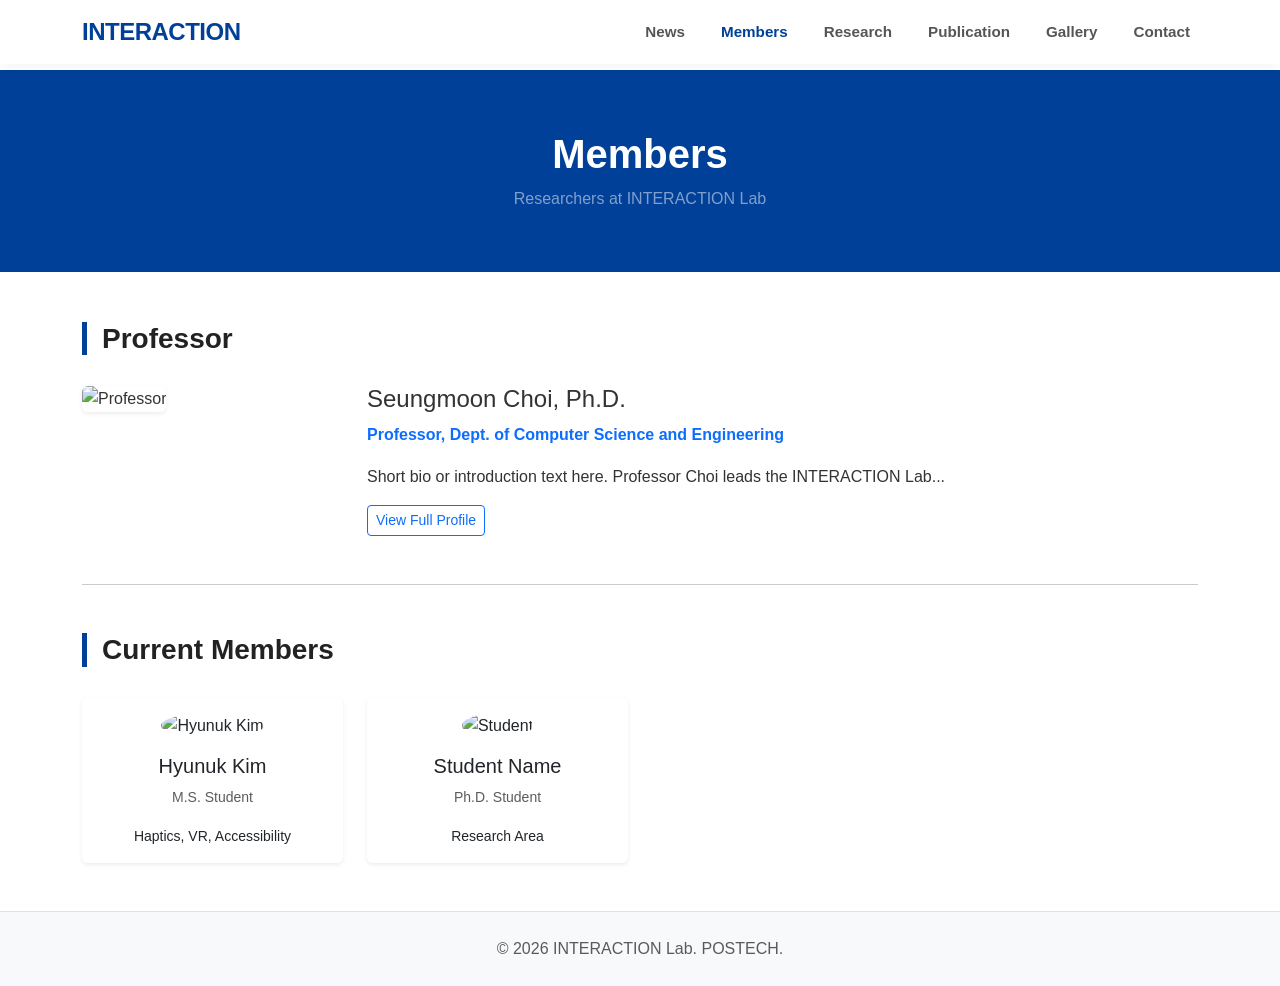
==== members.html @ 68f85160 "Create members.html" ====
<!DOCTYPE html>
<html lang="ko">
<head>
    <meta charset="UTF-8">
    <meta name="viewport" content="width=device-width, initial-scale=1.0">
    <title>Members - INTERACTION Lab</title>
    <link href="https://cdn.jsdelivr.net/npm/bootstrap@5.3.0/dist/css/bootstrap.min.css" rel="stylesheet">
    <link rel="stylesheet" href="style.css">
</head>
<body>

    <nav class="navbar navbar-expand-lg fixed-top">
        <div class="container">
            <a class="navbar-brand" href="index.html">INTERACTION</a>
            <button class="navbar-toggler" type="button" data-bs-toggle="collapse" data-bs-target="#navbarNav">
                <span class="navbar-toggler-icon"></span>
            </button>
            <div class="collapse navbar-collapse justify-content-end" id="navbarNav">
                <ul class="navbar-nav">
                    <li class="nav-item"><a class="nav-link" href="news.html">News</a></li>
                    <li class="nav-item"><a class="nav-link active" href="members.html">Members</a></li>
                    <li class="nav-item"><a class="nav-link" href="research.html">Research</a></li>
                    <li class="nav-item"><a class="nav-link" href="publication.html">Publication</a></li>
                    <li class="nav-item"><a class="nav-link" href="gallery.html">Gallery</a></li>
                    <li class="nav-item"><a class="nav-link" href="contact.html">Contact</a></li>
                </ul>
            </div>
        </div>
    </nav>

    <header class="page-header">
        <div class="container">
            <h1>Members</h1>
            <p class="mb-0 text-white-50">Researchers at INTERACTION Lab</p>
        </div>
    </header>

    <section class="container pb-5">
        
        <h3 class="section-title">Professor</h3>
        <div class="row mb-5">
            <div class="col-md-3">
                <img src="https://placehold.co/300x350?text=Professor" class="img-fluid rounded shadow-sm" alt="Professor">
            </div>
            <div class="col-md-9">
                <h4>Seungmoon Choi, Ph.D.</h4>
                <p class="text-primary fw-bold">Professor, Dept. of Computer Science and Engineering</p>
                <p>
                    Short bio or introduction text here. Professor Choi leads the INTERACTION Lab...
                </p>
                <a href="#" class="btn btn-outline-primary btn-sm">View Full Profile</a>
            </div>
        </div>

        <hr class="my-5">

        <h3 class="section-title">Current Members</h3>
        <div class="row g-4">
            <div class="col-lg-3 col-md-6">
                <div class="card h-100 border-0 shadow-sm text-center p-3">
                    <img src="https://placehold.co/150x150?text=HK" class="rounded-circle mx-auto d-block mb-3" alt="Hyunuk Kim">
                    <div class="card-body p-0">
                        <h5 class="card-title">Hyunuk Kim</h5>
                        <p class="card-text text-muted small">M.S. Student</p>
                        <p class="card-text small">Haptics, VR, Accessibility</p>
                    </div>
                </div>
            </div>
            <div class="col-lg-3 col-md-6">
                <div class="card h-100 border-0 shadow-sm text-center p-3">
                    <img src="https://placehold.co/150x150?text=Student" class="rounded-circle mx-auto d-block mb-3" alt="Student">
                    <div class="card-body p-0">
                        <h5 class="card-title">Student Name</h5>
                        <p class="card-text text-muted small">Ph.D. Student</p>
                        <p class="card-text small">Research Area</p>
                    </div>
                </div>
            </div>
        </div>

    </section>

    <footer class="py-4 bg-light text-center border-top mt-auto">
        <div class="container">
            <p class="mb-0 text-muted">&copy; 2026 INTERACTION Lab. POSTECH.</p>
        </div>
    </footer>

    <script src="https://cdn.jsdelivr.net/npm/bootstrap@5.3.0/dist/js/bootstrap.bundle.min.js"></script>
</body>
</html>
---- style.css ----
/* style.css */

/* 1. 기본 설정 & 폰트 */
body {
    font-family: 'Segoe UI', 'Roboto', 'Helvetica Neue', Arial, sans-serif;
    color: #333;
    line-height: 1.6;
    padding-top: 70px; /* 네비게이션 높이 확보 */
}

/* 2. 네비게이션 바 (세련된 그림자 및 호버 효과) */
.navbar {
    background-color: rgba(255, 255, 255, 0.95) !important;
    backdrop-filter: blur(10px); /* 블러 효과 */
    box-shadow: 0 2px 15px rgba(0,0,0,0.05);
}

.navbar-brand {
    font-size: 1.5rem;
    font-weight: 800;
    letter-spacing: -0.5px;
    color: #004098 !important; /* POSTECH Blue */
}

.nav-link {
    color: #555 !important;
    font-weight: 600;
    margin-left: 20px;
    font-size: 0.95rem;
    transition: color 0.3s ease;
}

.nav-link:hover, .nav-link.active {
    color: #004098 !important;
}

/* 3. 메인 슬라이드 (Carousel) 높이 축소 및 디자인 */
.carousel-item {
    height: 55vh; /* 화면 높이의 55%로 축소 (기존 85vh에서 줄임) */
    min-height: 400px; /* 너무 작아지지 않도록 최소 높이 설정 */
    background-size: cover;
    background-position: center;
}

/* 이미지 위 어두운 그라데이션 (텍스트 가독성 UP) */
.carousel-overlay {
    background: linear-gradient(to bottom, rgba(0,0,0,0.3), rgba(0,0,0,0.6));
    position: absolute;
    top: 0; left: 0; bottom: 0; right: 0;
}

.carousel-caption {
    bottom: 30%;
}

.carousel-caption h5 {
    font-size: 2.8rem;
    font-weight: 700;
    margin-bottom: 15px;
}

/* 4. 서브 페이지 헤더 (모든 서브 페이지 상단에 들어갈 띠) */
.page-header {
    background: #004098; /* POSTECH Blue */
    color: white;
    padding: 60px 0;
    margin-bottom: 50px;
    text-align: center;
}

.page-header h1 {
    font-weight: 700;
    font-size: 2.5rem;
}

/* 5. 카드 및 섹션 스타일 */
.section-title {
    font-weight: 700;
    margin-bottom: 30px;
    color: #222;
    border-left: 5px solid #004098;
    padding-left: 15px;
}

.card {
    transition: transform 0.3s, box-shadow 0.3s;
    overflow: hidden;
}

.card:hover {
    transform: translateY(-5px);
    box-shadow: 0 10px 20px rgba(0,0,0,0.1) !important;
}
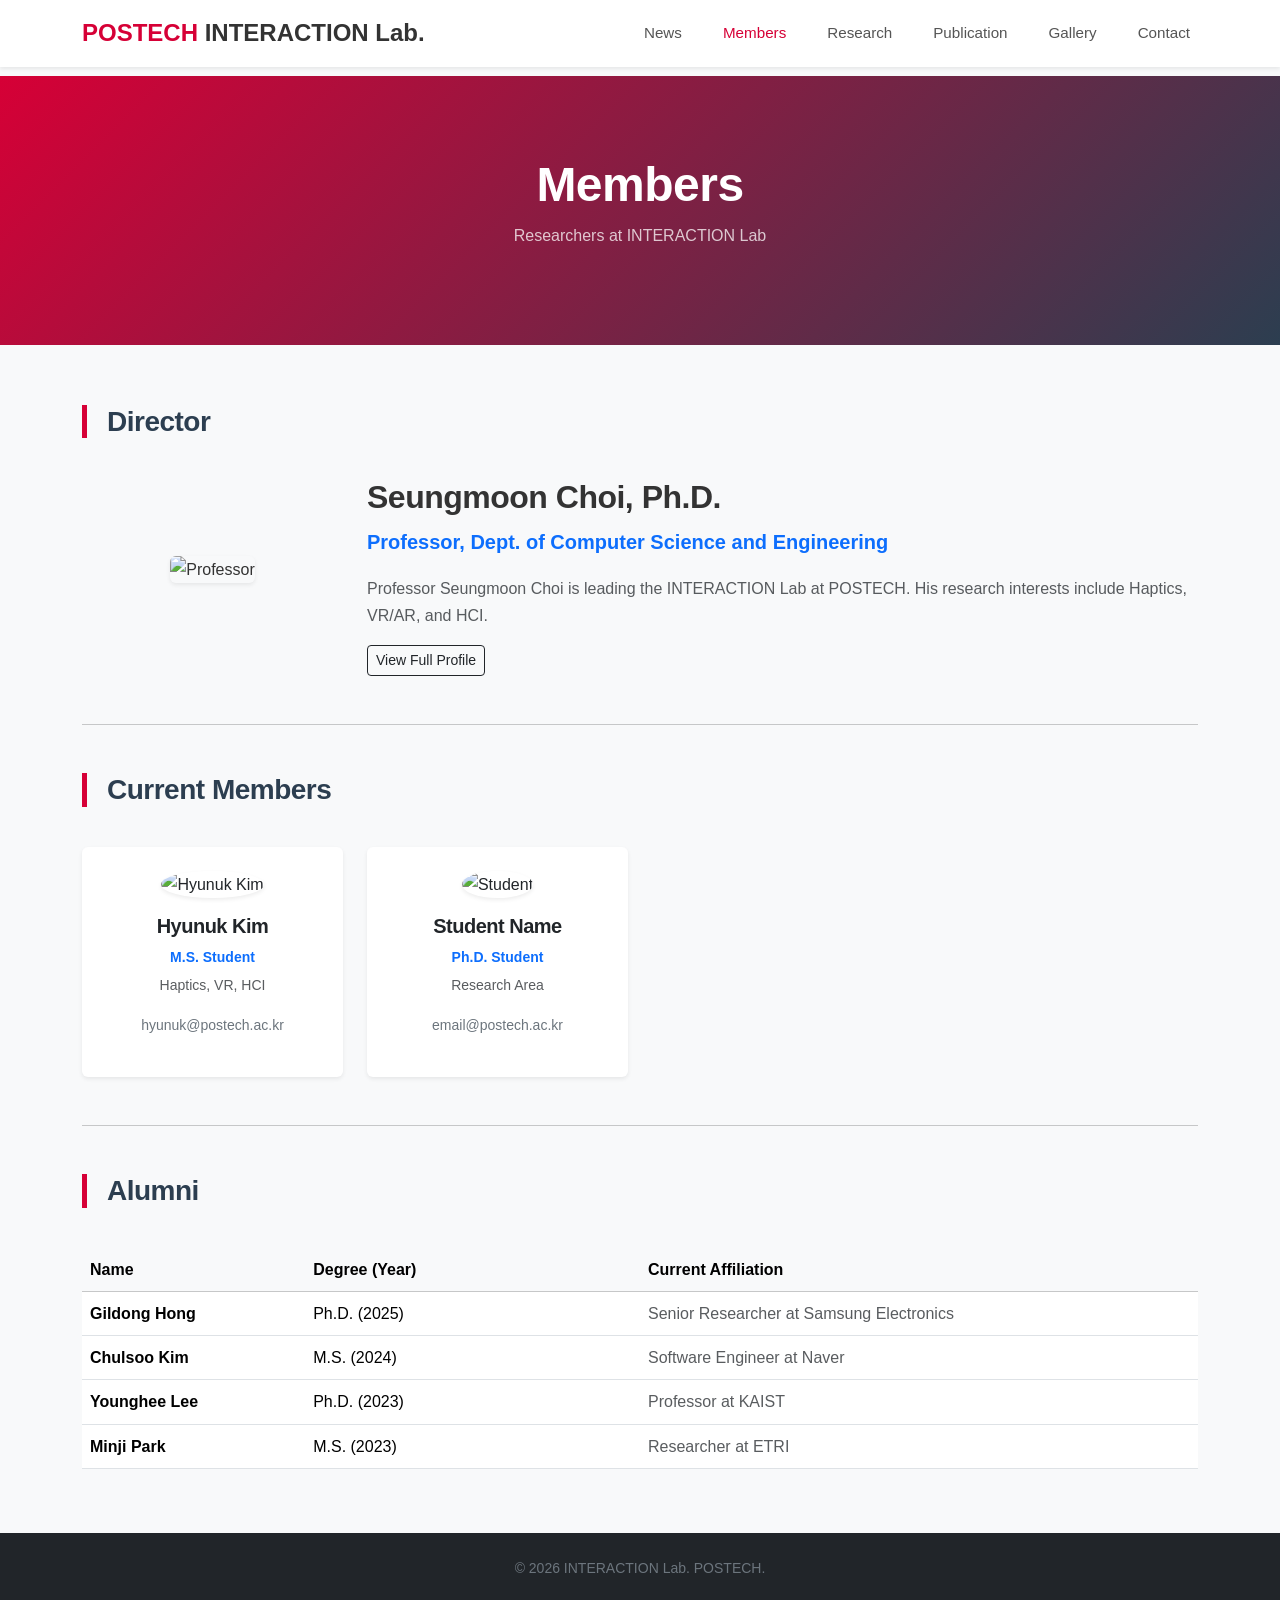
==== commit 50529618: "Update members.html" ====
--- a/members.html
+++ b/members.html
@@ -9,14 +9,14 @@
 </head>
 <body>
 
-    <nav class="navbar navbar-expand-lg fixed-top">
+    <nav class="navbar navbar-expand-lg fixed-top navbar-light bg-white shadow-sm">
         <div class="container">
-            <a class="navbar-brand" href="index.html">INTERACTION</a>
+            <a class="navbar-brand fw-bold" href="index.html" style="color: #d60036; font-size: 1.5rem;">POSTECH <span style="color: #333;">INTERACTION Lab.</span></a>
             <button class="navbar-toggler" type="button" data-bs-toggle="collapse" data-bs-target="#navbarNav">
                 <span class="navbar-toggler-icon"></span>
             </button>
             <div class="collapse navbar-collapse justify-content-end" id="navbarNav">
-                <ul class="navbar-nav">
+                <ul class="navbar-nav fw-medium">
                     <li class="nav-item"><a class="nav-link" href="news.html">News</a></li>
                     <li class="nav-item"><a class="nav-link active" href="members.html">Members</a></li>
                     <li class="nav-item"><a class="nav-link" href="research.html">Research</a></li>
@@ -31,58 +31,98 @@
     <header class="page-header">
         <div class="container">
             <h1>Members</h1>
-            <p class="mb-0 text-white-50">Researchers at INTERACTION Lab</p>
+            <p class="opacity-75">Researchers at INTERACTION Lab</p>
         </div>
     </header>
 
     <section class="container pb-5">
         
-        <h3 class="section-title">Professor</h3>
-        <div class="row mb-5">
-            <div class="col-md-3">
-                <img src="https://placehold.co/300x350?text=Professor" class="img-fluid rounded shadow-sm" alt="Professor">
+        <h3 class="section-title">Director</h3>
+        <div class="row mb-5 align-items-center">
+            <div class="col-md-3 text-center">
+                <img src="https://placehold.co/300x350?text=Prof.Choi" class="img-fluid rounded shadow-sm mb-3" alt="Professor">
             </div>
             <div class="col-md-9">
-                <h4>Seungmoon Choi, Ph.D.</h4>
-                <p class="text-primary fw-bold">Professor, Dept. of Computer Science and Engineering</p>
-                <p>
-                    Short bio or introduction text here. Professor Choi leads the INTERACTION Lab...
+                <h2 class="fw-bold">Seungmoon Choi, Ph.D.</h2>
+                <p class="text-primary fw-bold fs-5">Professor, Dept. of Computer Science and Engineering</p>
+                <p class="text-muted">
+                    Professor Seungmoon Choi is leading the INTERACTION Lab at POSTECH. His research interests include Haptics, VR/AR, and HCI.
                 </p>
-                <a href="#" class="btn btn-outline-primary btn-sm">View Full Profile</a>
+                <a href="#" class="btn btn-outline-dark btn-sm">View Full Profile</a>
             </div>
         </div>
 
-        <hr class="my-5">
+        <hr class="my-5 opacity-25">
 
         <h3 class="section-title">Current Members</h3>
-        <div class="row g-4">
+        <div class="row g-4 mb-5">
             <div class="col-lg-3 col-md-6">
-                <div class="card h-100 border-0 shadow-sm text-center p-3">
-                    <img src="https://placehold.co/150x150?text=HK" class="rounded-circle mx-auto d-block mb-3" alt="Hyunuk Kim">
+                <div class="card h-100 border-0 shadow-sm text-center p-4">
+                    <img src="https://placehold.co/150x150?text=HK" class="rounded-circle mx-auto d-block mb-3 shadow-sm" alt="Hyunuk Kim">
                     <div class="card-body p-0">
-                        <h5 class="card-title">Hyunuk Kim</h5>
-                        <p class="card-text text-muted small">M.S. Student</p>
-                        <p class="card-text small">Haptics, VR, Accessibility</p>
+                        <h5 class="card-title fw-bold">Hyunuk Kim</h5>
+                        <p class="card-text text-primary small fw-bold mb-1">M.S. Student</p>
+                        <p class="card-text text-muted small">Haptics, VR, HCI</p>
+                        <p class="small text-secondary">hyunuk@postech.ac.kr</p>
                     </div>
                 </div>
             </div>
+            
             <div class="col-lg-3 col-md-6">
-                <div class="card h-100 border-0 shadow-sm text-center p-3">
-                    <img src="https://placehold.co/150x150?text=Student" class="rounded-circle mx-auto d-block mb-3" alt="Student">
+                <div class="card h-100 border-0 shadow-sm text-center p-4">
+                    <img src="https://placehold.co/150x150?text=Student" class="rounded-circle mx-auto d-block mb-3 shadow-sm" alt="Student">
                     <div class="card-body p-0">
-                        <h5 class="card-title">Student Name</h5>
-                        <p class="card-text text-muted small">Ph.D. Student</p>
-                        <p class="card-text small">Research Area</p>
+                        <h5 class="card-title fw-bold">Student Name</h5>
+                        <p class="card-text text-primary small fw-bold mb-1">Ph.D. Student</p>
+                        <p class="card-text text-muted small">Research Area</p>
+                        <p class="small text-secondary">email@postech.ac.kr</p>
                     </div>
                 </div>
             </div>
         </div>
 
+        <hr class="my-5 opacity-25">
+
+        <h3 class="section-title">Alumni</h3>
+        <div class="table-responsive">
+            <table class="table table-hover align-middle">
+                <thead class="table-light">
+                    <tr>
+                        <th scope="col" style="width: 20%;">Name</th>
+                        <th scope="col" style="width: 30%;">Degree (Year)</th>
+                        <th scope="col" style="width: 50%;">Current Affiliation</th>
+                    </tr>
+                </thead>
+                <tbody>
+                    <tr>
+                        <td class="fw-bold">Gildong Hong</td>
+                        <td>Ph.D. (2025)</td>
+                        <td class="text-muted">Senior Researcher at Samsung Electronics</td>
+                    </tr>
+                    <tr>
+                        <td class="fw-bold">Chulsoo Kim</td>
+                        <td>M.S. (2024)</td>
+                        <td class="text-muted">Software Engineer at Naver</td>
+                    </tr>
+                    <tr>
+                        <td class="fw-bold">Younghee Lee</td>
+                        <td>Ph.D. (2023)</td>
+                        <td class="text-muted">Professor at KAIST</td>
+                    </tr>
+                     <tr>
+                        <td class="fw-bold">Minji Park</td>
+                        <td>M.S. (2023)</td>
+                        <td class="text-muted">Researcher at ETRI</td>
+                    </tr>
+                </tbody>
+            </table>
+        </div>
+
     </section>
 
-    <footer class="py-4 bg-light text-center border-top mt-auto">
+    <footer class="py-4 bg-dark text-secondary text-center mt-auto">
         <div class="container">
-            <p class="mb-0 text-muted">&copy; 2026 INTERACTION Lab. POSTECH.</p>
+            <p class="mb-0 fw-light small">&copy; 2026 INTERACTION Lab. POSTECH.</p>
         </div>
     </footer>
 
--- a/style.css
+++ b/style.css
@@ -2,92 +2,82 @@
 
 /* 1. 기본 설정 & 폰트 */
 body {
-    font-family: 'Segoe UI', 'Roboto', 'Helvetica Neue', Arial, sans-serif;
+    font-family: 'Roboto', sans-serif;
     color: #333;
-    line-height: 1.6;
-    padding-top: 70px; /* 네비게이션 높이 확보 */
+    line-height: 1.7;
+    padding-top: 76px; /* 네비게이션바 높이만큼 확보 */
+    background-color: #f8f9fa; /* 전체 배경색을 약간 밝은 회색으로 */
 }
 
-/* 2. 네비게이션 바 (세련된 그림자 및 호버 효과) */
-.navbar {
-    background-color: rgba(255, 255, 255, 0.95) !important;
-    backdrop-filter: blur(10px); /* 블러 효과 */
-    box-shadow: 0 2px 15px rgba(0,0,0,0.05);
+h1, h2, h3, h4, h5, h6 { font-weight: 700; letter-spacing: -0.5px; }
+
+/* 2. 네비게이션 바 Custom */
+.navbar .nav-link {
+    color: #555 !important;
+    margin-left: 25px;
+    font-size: 0.95rem;
+    transition: all 0.3s ease;
+}
+.navbar .nav-link:hover, .navbar .nav-link.active {
+    color: #d60036 !important; /* POSTECH Red 포인트 */
 }
 
-.navbar-brand {
-    font-size: 1.5rem;
-    font-weight: 800;
-    letter-spacing: -0.5px;
-    color: #004098 !important; /* POSTECH Blue */
+/* 3. 메인 Swiper 슬라이드 스타일 (핵심) */
+.main-slider-section { overflow: hidden; }
+
+.swiper-slide {
+    width: 85%; /* 모바일 기준 너비 */
+    height: 400px; /* 모바일 기준 높이 */
+    border-radius: 20px;
+    overflow: hidden;
+    box-shadow: 0 15px 35px rgba(0,0,0,0.1);
+    transition: all 0.4s ease;
+    opacity: 0.5; /* 비활성 슬라이드 투명도 */
+    transform: scale(0.9); /* 비활성 슬라이드 크기 축소 */
 }
 
-.nav-link {
-    color: #555 !important;
-    font-weight: 600;
-    margin-left: 20px;
-    font-size: 0.95rem;
-    transition: color 0.3s ease;
+/* PC 화면 크기에서의 슬라이드 크기 */
+@media (min-width: 992px) {
+    .swiper-slide { height: 600px; width: 70%; }
 }
 
-.nav-link:hover, .nav-link.active {
-    color: #004098 !important;
+/* 활성화된(가운데) 슬라이드 스타일 */
+.swiper-slide-active {
+    opacity: 1;
+    transform: scale(1);
+    z-index: 10;
+    box-shadow: 0 20px 50px rgba(0,0,0,0.2); /* 그림자 더 진하게 */
 }
 
-/* 3. 메인 슬라이드 (Carousel) 높이 축소 및 디자인 */
-.carousel-item {
-    height: 55vh; /* 화면 높이의 55%로 축소 (기존 85vh에서 줄임) */
-    min-height: 400px; /* 너무 작아지지 않도록 최소 높이 설정 */
-    background-size: cover;
-    background-position: center;
+.swiper-slide img {
+    width: 100%; height: 100%; object-fit: cover;
 }
 
-/* 이미지 위 어두운 그라데이션 (텍스트 가독성 UP) */
-.carousel-overlay {
-    background: linear-gradient(to bottom, rgba(0,0,0,0.3), rgba(0,0,0,0.6));
-    position: absolute;
-    top: 0; left: 0; bottom: 0; right: 0;
+/* Swiper 네비게이션 버튼 Custom */
+.swiper-button-next, .swiper-button-prev {
+    color: #333;
+    background: rgba(255,255,255,0.9);
+    width: 60px; height: 60px;
+    border-radius: 50%;
+    box-shadow: 0 5px 15px rgba(0,0,0,0.1);
+    transition: all 0.3s;
+}
+.swiper-button-next:hover, .swiper-button-prev:hover { background: #fff; transform: scale(1.1); }
+.swiper-button-next::after, .swiper-button-prev::after { font-size: 1.8rem; font-weight: bold; }
+.swiper-pagination-bullet { width: 10px; height: 10px; background: #ccc; opacity: 1; }
+.swiper-pagination-bullet-active { background: #d60036; width: 25px; border-radius: 5px; transition: all 0.3s; }
+
+/* 4. 뉴스 카드 호버 효과 */
+.news-card-hover { transition: transform 0.3s, box-shadow 0.3s; }
+.news-card-hover:hover {
+    transform: translateY(-10px);
+    box-shadow: 0 20px 40px rgba(0,0,0,0.15) !important;
 }
 
-.carousel-caption {
-    bottom: 30%;
+/* 5. 서브 페이지 공통 헤더 스타일 */
+.page-header {
+    background: linear-gradient(135deg, #d60036, #2c3e50); /* POSTECH Red & Dark Blue 그라데이션 */
+    color: white; padding: 80px 0; margin-bottom: 60px; text-align: center;
 }
-
-.carousel-caption h5 {
-    font-size: 2.8rem;
-    font-weight: 700;
-    margin-bottom: 15px;
-}
-
-/* 4. 서브 페이지 헤더 (모든 서브 페이지 상단에 들어갈 띠) */
-.page-header {
-    background: #004098; /* POSTECH Blue */
-    color: white;
-    padding: 60px 0;
-    margin-bottom: 50px;
-    text-align: center;
-}
-
-.page-header h1 {
-    font-weight: 700;
-    font-size: 2.5rem;
-}
-
-/* 5. 카드 및 섹션 스타일 */
-.section-title {
-    font-weight: 700;
-    margin-bottom: 30px;
-    color: #222;
-    border-left: 5px solid #004098;
-    padding-left: 15px;
-}
-
-.card {
-    transition: transform 0.3s, box-shadow 0.3s;
-    overflow: hidden;
-}
-
-.card:hover {
-    transform: translateY(-5px);
-    box-shadow: 0 10px 20px rgba(0,0,0,0.1) !important;
-}
+.page-header h1 { font-size: 3rem; }
+.section-title { border-left: 5px solid #d60036; padding-left: 20px; margin-bottom: 40px; color: #2c3e50; }
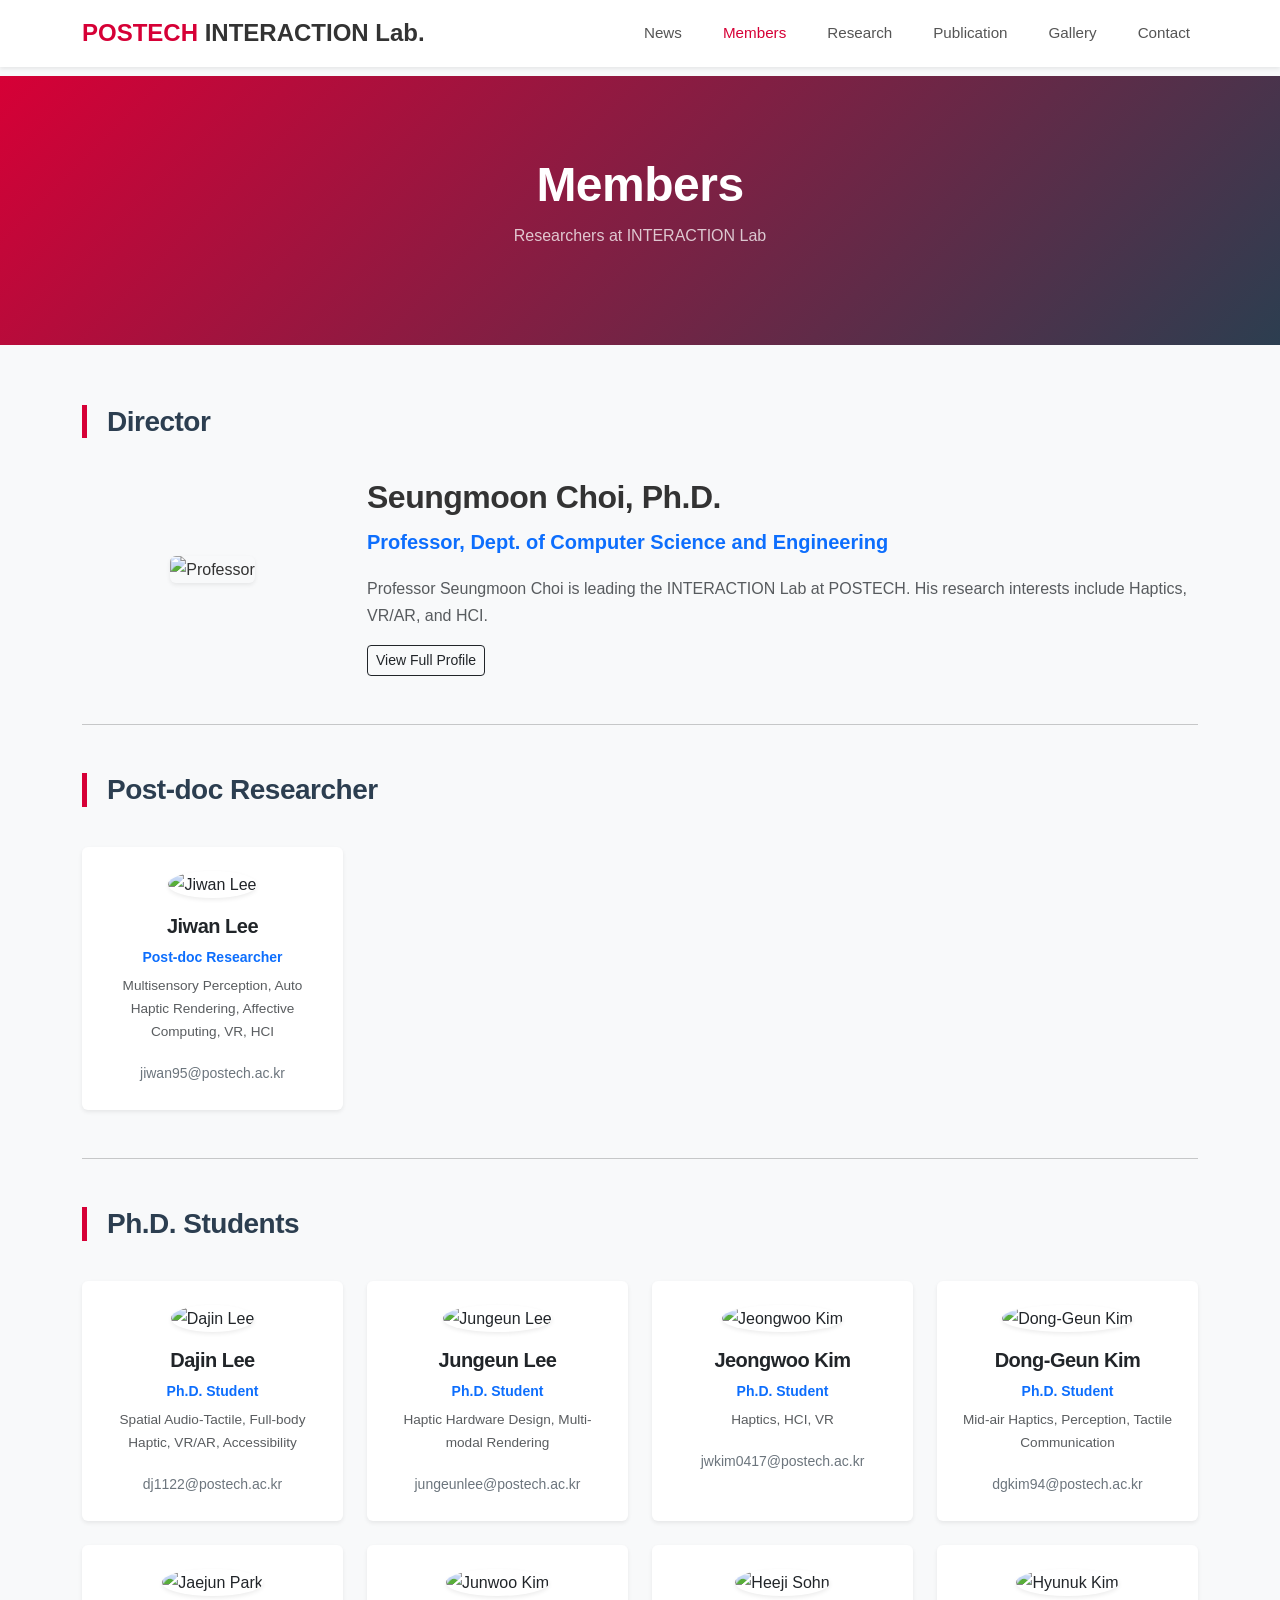
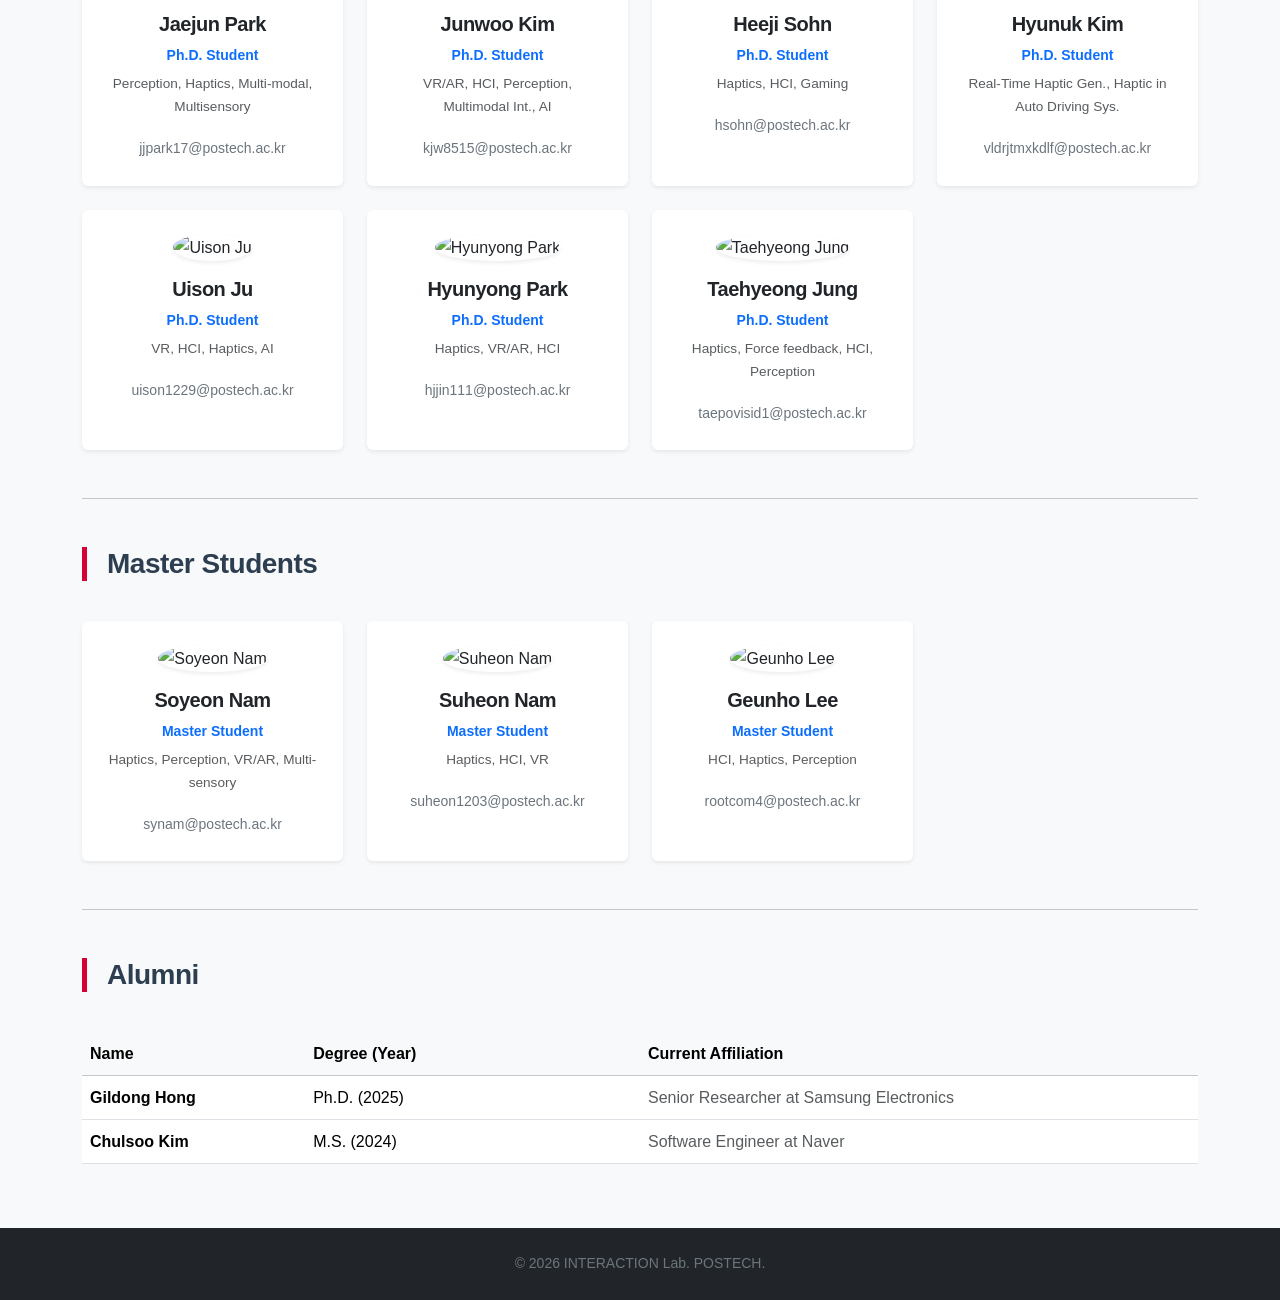
==== commit 6d00dfcc: "Update members.html" ====
--- a/members.html
+++ b/members.html
@@ -40,7 +40,7 @@
         <h3 class="section-title">Director</h3>
         <div class="row mb-5 align-items-center">
             <div class="col-md-3 text-center">
-                <img src="https://placehold.co/300x350?text=Prof.Choi" class="img-fluid rounded shadow-sm mb-3" alt="Professor">
+                <img src="https://placehold.co/300x350?text=Prof.+Choi" class="img-fluid rounded shadow-sm mb-3" alt="Professor">
             </div>
             <div class="col-md-9">
                 <h2 class="fw-bold">Seungmoon Choi, Ph.D.</h2>
@@ -54,31 +54,201 @@
 
         <hr class="my-5 opacity-25">
 
-        <h3 class="section-title">Current Members</h3>
+        <h3 class="section-title">Post-doc Researcher</h3>
         <div class="row g-4 mb-5">
             <div class="col-lg-3 col-md-6">
                 <div class="card h-100 border-0 shadow-sm text-center p-4">
+                    <img src="https://placehold.co/150x150?text=JL" class="rounded-circle mx-auto d-block mb-3 shadow-sm" alt="Jiwan Lee">
+                    <div class="card-body p-0">
+                        <h5 class="card-title fw-bold">Jiwan Lee</h5>
+                        <p class="card-text text-primary small fw-bold mb-1">Post-doc Researcher</p>
+                        <p class="card-text text-muted small" style="font-size: 0.85rem;">Multisensory Perception, Auto Haptic Rendering, Affective Computing, VR, HCI</p>
+                        <a href="mailto:jiwan95@postech.ac.kr" class="small text-secondary text-decoration-none">jiwan95@postech.ac.kr</a>
+                    </div>
+                </div>
+            </div>
+        </div>
+
+        <hr class="my-5 opacity-25">
+
+        <h3 class="section-title">Ph.D. Students</h3>
+        <div class="row g-4 mb-5">
+            
+            <div class="col-lg-3 col-md-6">
+                <div class="card h-100 border-0 shadow-sm text-center p-4">
+                    <img src="https://placehold.co/150x150?text=DL" class="rounded-circle mx-auto d-block mb-3 shadow-sm" alt="Dajin Lee">
+                    <div class="card-body p-0">
+                        <h5 class="card-title fw-bold">Dajin Lee</h5>
+                        <p class="card-text text-primary small fw-bold mb-1">Ph.D. Student</p>
+                        <p class="card-text text-muted small" style="font-size: 0.85rem;">Spatial Audio-Tactile, Full-body Haptic, VR/AR, Accessibility</p>
+                        <a href="mailto:dj1122@postech.ac.kr" class="small text-secondary text-decoration-none">dj1122@postech.ac.kr</a>
+                    </div>
+                </div>
+            </div>
+
+            <div class="col-lg-3 col-md-6">
+                <div class="card h-100 border-0 shadow-sm text-center p-4">
+                    <img src="https://placehold.co/150x150?text=JL" class="rounded-circle mx-auto d-block mb-3 shadow-sm" alt="Jungeun Lee">
+                    <div class="card-body p-0">
+                        <h5 class="card-title fw-bold">Jungeun Lee</h5>
+                        <p class="card-text text-primary small fw-bold mb-1">Ph.D. Student</p>
+                        <p class="card-text text-muted small" style="font-size: 0.85rem;">Haptic Hardware Design, Multi-modal Rendering</p>
+                        <a href="mailto:jungeunlee@postech.ac.kr" class="small text-secondary text-decoration-none">jungeunlee@postech.ac.kr</a>
+                    </div>
+                </div>
+            </div>
+
+            <div class="col-lg-3 col-md-6">
+                <div class="card h-100 border-0 shadow-sm text-center p-4">
+                    <img src="https://placehold.co/150x150?text=JK" class="rounded-circle mx-auto d-block mb-3 shadow-sm" alt="Jeongwoo Kim">
+                    <div class="card-body p-0">
+                        <h5 class="card-title fw-bold">Jeongwoo Kim</h5>
+                        <p class="card-text text-primary small fw-bold mb-1">Ph.D. Student</p>
+                        <p class="card-text text-muted small" style="font-size: 0.85rem;">Haptics, HCI, VR</p>
+                        <a href="mailto:jwkim0417@postech.ac.kr" class="small text-secondary text-decoration-none">jwkim0417@postech.ac.kr</a>
+                    </div>
+                </div>
+            </div>
+
+            <div class="col-lg-3 col-md-6">
+                <div class="card h-100 border-0 shadow-sm text-center p-4">
+                    <img src="https://placehold.co/150x150?text=DK" class="rounded-circle mx-auto d-block mb-3 shadow-sm" alt="Dong-Geun Kim">
+                    <div class="card-body p-0">
+                        <h5 class="card-title fw-bold">Dong-Geun Kim</h5>
+                        <p class="card-text text-primary small fw-bold mb-1">Ph.D. Student</p>
+                        <p class="card-text text-muted small" style="font-size: 0.85rem;">Mid-air Haptics, Perception, Tactile Communication</p>
+                        <a href="mailto:dgkim94@postech.ac.kr" class="small text-secondary text-decoration-none">dgkim94@postech.ac.kr</a>
+                    </div>
+                </div>
+            </div>
+
+            <div class="col-lg-3 col-md-6">
+                <div class="card h-100 border-0 shadow-sm text-center p-4">
+                    <img src="https://placehold.co/150x150?text=JP" class="rounded-circle mx-auto d-block mb-3 shadow-sm" alt="Jaejun Park">
+                    <div class="card-body p-0">
+                        <h5 class="card-title fw-bold">Jaejun Park</h5>
+                        <p class="card-text text-primary small fw-bold mb-1">Ph.D. Student</p>
+                        <p class="card-text text-muted small" style="font-size: 0.85rem;">Perception, Haptics, Multi-modal, Multisensory</p>
+                        <a href="mailto:jjpark17@postech.ac.kr" class="small text-secondary text-decoration-none">jjpark17@postech.ac.kr</a>
+                    </div>
+                </div>
+            </div>
+
+            <div class="col-lg-3 col-md-6">
+                <div class="card h-100 border-0 shadow-sm text-center p-4">
+                    <img src="https://placehold.co/150x150?text=JK" class="rounded-circle mx-auto d-block mb-3 shadow-sm" alt="Junwoo Kim">
+                    <div class="card-body p-0">
+                        <h5 class="card-title fw-bold">Junwoo Kim</h5>
+                        <p class="card-text text-primary small fw-bold mb-1">Ph.D. Student</p>
+                        <p class="card-text text-muted small" style="font-size: 0.85rem;">VR/AR, HCI, Perception, Multimodal Int., AI</p>
+                        <a href="mailto:kjw8515@postech.ac.kr" class="small text-secondary text-decoration-none">kjw8515@postech.ac.kr</a>
+                    </div>
+                </div>
+            </div>
+
+            <div class="col-lg-3 col-md-6">
+                <div class="card h-100 border-0 shadow-sm text-center p-4">
+                    <img src="https://placehold.co/150x150?text=HS" class="rounded-circle mx-auto d-block mb-3 shadow-sm" alt="Heeji Sohn">
+                    <div class="card-body p-0">
+                        <h5 class="card-title fw-bold">Heeji Sohn</h5>
+                        <p class="card-text text-primary small fw-bold mb-1">Ph.D. Student</p>
+                        <p class="card-text text-muted small" style="font-size: 0.85rem;">Haptics, HCI, Gaming</p>
+                        <a href="mailto:hsohn@postech.ac.kr" class="small text-secondary text-decoration-none">hsohn@postech.ac.kr</a>
+                    </div>
+                </div>
+            </div>
+
+            <div class="col-lg-3 col-md-6">
+                <div class="card h-100 border-0 shadow-sm text-center p-4">
                     <img src="https://placehold.co/150x150?text=HK" class="rounded-circle mx-auto d-block mb-3 shadow-sm" alt="Hyunuk Kim">
                     <div class="card-body p-0">
                         <h5 class="card-title fw-bold">Hyunuk Kim</h5>
-                        <p class="card-text text-primary small fw-bold mb-1">M.S. Student</p>
-                        <p class="card-text text-muted small">Haptics, VR, HCI</p>
-                        <p class="small text-secondary">hyunuk@postech.ac.kr</p>
-                    </div>
-                </div>
-            </div>
+                        <p class="card-text text-primary small fw-bold mb-1">Ph.D. Student</p>
+                        <p class="card-text text-muted small" style="font-size: 0.85rem;">Real-Time Haptic Gen., Haptic in Auto Driving Sys.</p>
+                        <a href="mailto:vldrjtmxkdlf@postech.ac.kr" class="small text-secondary text-decoration-none">vldrjtmxkdlf@postech.ac.kr</a>
+                    </div>
+                </div>
+            </div>
+
+            <div class="col-lg-3 col-md-6">
+                <div class="card h-100 border-0 shadow-sm text-center p-4">
+                    <img src="https://placehold.co/150x150?text=UJ" class="rounded-circle mx-auto d-block mb-3 shadow-sm" alt="Uison Ju">
+                    <div class="card-body p-0">
+                        <h5 class="card-title fw-bold">Uison Ju</h5>
+                        <p class="card-text text-primary small fw-bold mb-1">Ph.D. Student</p>
+                        <p class="card-text text-muted small" style="font-size: 0.85rem;">VR, HCI, Haptics, AI</p>
+                        <a href="mailto:uison1229@postech.ac.kr" class="small text-secondary text-decoration-none">uison1229@postech.ac.kr</a>
+                    </div>
+                </div>
+            </div>
+
+             <div class="col-lg-3 col-md-6">
+                <div class="card h-100 border-0 shadow-sm text-center p-4">
+                    <img src="https://placehold.co/150x150?text=HP" class="rounded-circle mx-auto d-block mb-3 shadow-sm" alt="Hyunyong Park">
+                    <div class="card-body p-0">
+                        <h5 class="card-title fw-bold">Hyunyong Park</h5>
+                        <p class="card-text text-primary small fw-bold mb-1">Ph.D. Student</p>
+                        <p class="card-text text-muted small" style="font-size: 0.85rem;">Haptics, VR/AR, HCI</p>
+                        <a href="mailto:hjjin111@postech.ac.kr" class="small text-secondary text-decoration-none">hjjin111@postech.ac.kr</a>
+                    </div>
+                </div>
+            </div>
+
+             <div class="col-lg-3 col-md-6">
+                <div class="card h-100 border-0 shadow-sm text-center p-4">
+                    <img src="https://placehold.co/150x150?text=TJ" class="rounded-circle mx-auto d-block mb-3 shadow-sm" alt="Taehyeong Jung">
+                    <div class="card-body p-0">
+                        <h5 class="card-title fw-bold">Taehyeong Jung</h5>
+                        <p class="card-text text-primary small fw-bold mb-1">Ph.D. Student</p>
+                        <p class="card-text text-muted small" style="font-size: 0.85rem;">Haptics, Force feedback, HCI, Perception</p>
+                        <a href="mailto:taepovisid1@postech.ac.kr" class="small text-secondary text-decoration-none">taepovisid1@postech.ac.kr</a>
+                    </div>
+                </div>
+            </div>
+
+        </div>
+
+        <hr class="my-5 opacity-25">
+
+        <h3 class="section-title">Master Students</h3>
+        <div class="row g-4 mb-5">
             
             <div class="col-lg-3 col-md-6">
                 <div class="card h-100 border-0 shadow-sm text-center p-4">
-                    <img src="https://placehold.co/150x150?text=Student" class="rounded-circle mx-auto d-block mb-3 shadow-sm" alt="Student">
-                    <div class="card-body p-0">
-                        <h5 class="card-title fw-bold">Student Name</h5>
-                        <p class="card-text text-primary small fw-bold mb-1">Ph.D. Student</p>
-                        <p class="card-text text-muted small">Research Area</p>
-                        <p class="small text-secondary">email@postech.ac.kr</p>
-                    </div>
-                </div>
-            </div>
+                    <img src="https://placehold.co/150x150?text=SN" class="rounded-circle mx-auto d-block mb-3 shadow-sm" alt="Soyeon Nam">
+                    <div class="card-body p-0">
+                        <h5 class="card-title fw-bold">Soyeon Nam</h5>
+                        <p class="card-text text-primary small fw-bold mb-1">Master Student</p>
+                        <p class="card-text text-muted small" style="font-size: 0.85rem;">Haptics, Perception, VR/AR, Multi-sensory</p>
+                        <a href="mailto:synam@postech.ac.kr" class="small text-secondary text-decoration-none">synam@postech.ac.kr</a>
+                    </div>
+                </div>
+            </div>
+
+            <div class="col-lg-3 col-md-6">
+                <div class="card h-100 border-0 shadow-sm text-center p-4">
+                    <img src="https://placehold.co/150x150?text=SN" class="rounded-circle mx-auto d-block mb-3 shadow-sm" alt="Suheon Nam">
+                    <div class="card-body p-0">
+                        <h5 class="card-title fw-bold">Suheon Nam</h5>
+                        <p class="card-text text-primary small fw-bold mb-1">Master Student</p>
+                        <p class="card-text text-muted small" style="font-size: 0.85rem;">Haptics, HCI, VR</p>
+                        <a href="mailto:suheon1203@postech.ac.kr" class="small text-secondary text-decoration-none">suheon1203@postech.ac.kr</a>
+                    </div>
+                </div>
+            </div>
+
+            <div class="col-lg-3 col-md-6">
+                <div class="card h-100 border-0 shadow-sm text-center p-4">
+                    <img src="https://placehold.co/150x150?text=GL" class="rounded-circle mx-auto d-block mb-3 shadow-sm" alt="Geunho Lee">
+                    <div class="card-body p-0">
+                        <h5 class="card-title fw-bold">Geunho Lee</h5>
+                        <p class="card-text text-primary small fw-bold mb-1">Master Student</p>
+                        <p class="card-text text-muted small" style="font-size: 0.85rem;">HCI, Haptics, Perception</p>
+                        <a href="mailto:rootcom4@postech.ac.kr" class="small text-secondary text-decoration-none">rootcom4@postech.ac.kr</a>
+                    </div>
+                </div>
+            </div>
+
         </div>
 
         <hr class="my-5 opacity-25">
@@ -104,17 +274,7 @@
                         <td>M.S. (2024)</td>
                         <td class="text-muted">Software Engineer at Naver</td>
                     </tr>
-                    <tr>
-                        <td class="fw-bold">Younghee Lee</td>
-                        <td>Ph.D. (2023)</td>
-                        <td class="text-muted">Professor at KAIST</td>
-                    </tr>
-                     <tr>
-                        <td class="fw-bold">Minji Park</td>
-                        <td>M.S. (2023)</td>
-                        <td class="text-muted">Researcher at ETRI</td>
-                    </tr>
-                </tbody>
+                    </tbody>
             </table>
         </div>
 
--- a/style.css
+++ b/style.css
@@ -80,4 +80,35 @@
     color: white; padding: 80px 0; margin-bottom: 60px; text-align: center;
 }
 .page-header h1 { font-size: 3rem; }
+
+/* style.css 맨 아래 추가 */
+
+/* 마그네틱 효과를 받을 버튼들의 기본 속성 */
+.magnetic-item {
+    display: inline-block;
+    transition: transform 0.2s cubic-bezier(0.25, 0.46, 0.45, 0.94); /* 물리적인 탄성 느낌 */
+    will-change: transform; /* 성능 최적화 */
+}
+
+/* (선택사항) 마우스 커서를 따라다니는 원형 포인트 추가 */
+.cursor-follower {
+    position: fixed;
+    width: 20px;
+    height: 20px;
+    border: 2px solid rgba(214, 0, 54, 0.5); /* POSTECH Red 반투명 */
+    border-radius: 50%;
+    pointer-events: none; /* 클릭 방해 안 함 */
+    transform: translate(-50%, -50%);
+    z-index: 9999;
+    transition: width 0.3s, height 0.3s, background-color 0.3s;
+    mix-blend-mode: multiply; /* 배경과 섞이는 효과 */
+}
+
+/* 버튼 위에 올라갔을 때 커서가 커짐 */
+.cursor-follower.active {
+    width: 50px;
+    height: 50px;
+    background-color: rgba(214, 0, 54, 0.1);
+    border-color: transparent;
+}
 .section-title { border-left: 5px solid #d60036; padding-left: 20px; margin-bottom: 40px; color: #2c3e50; }
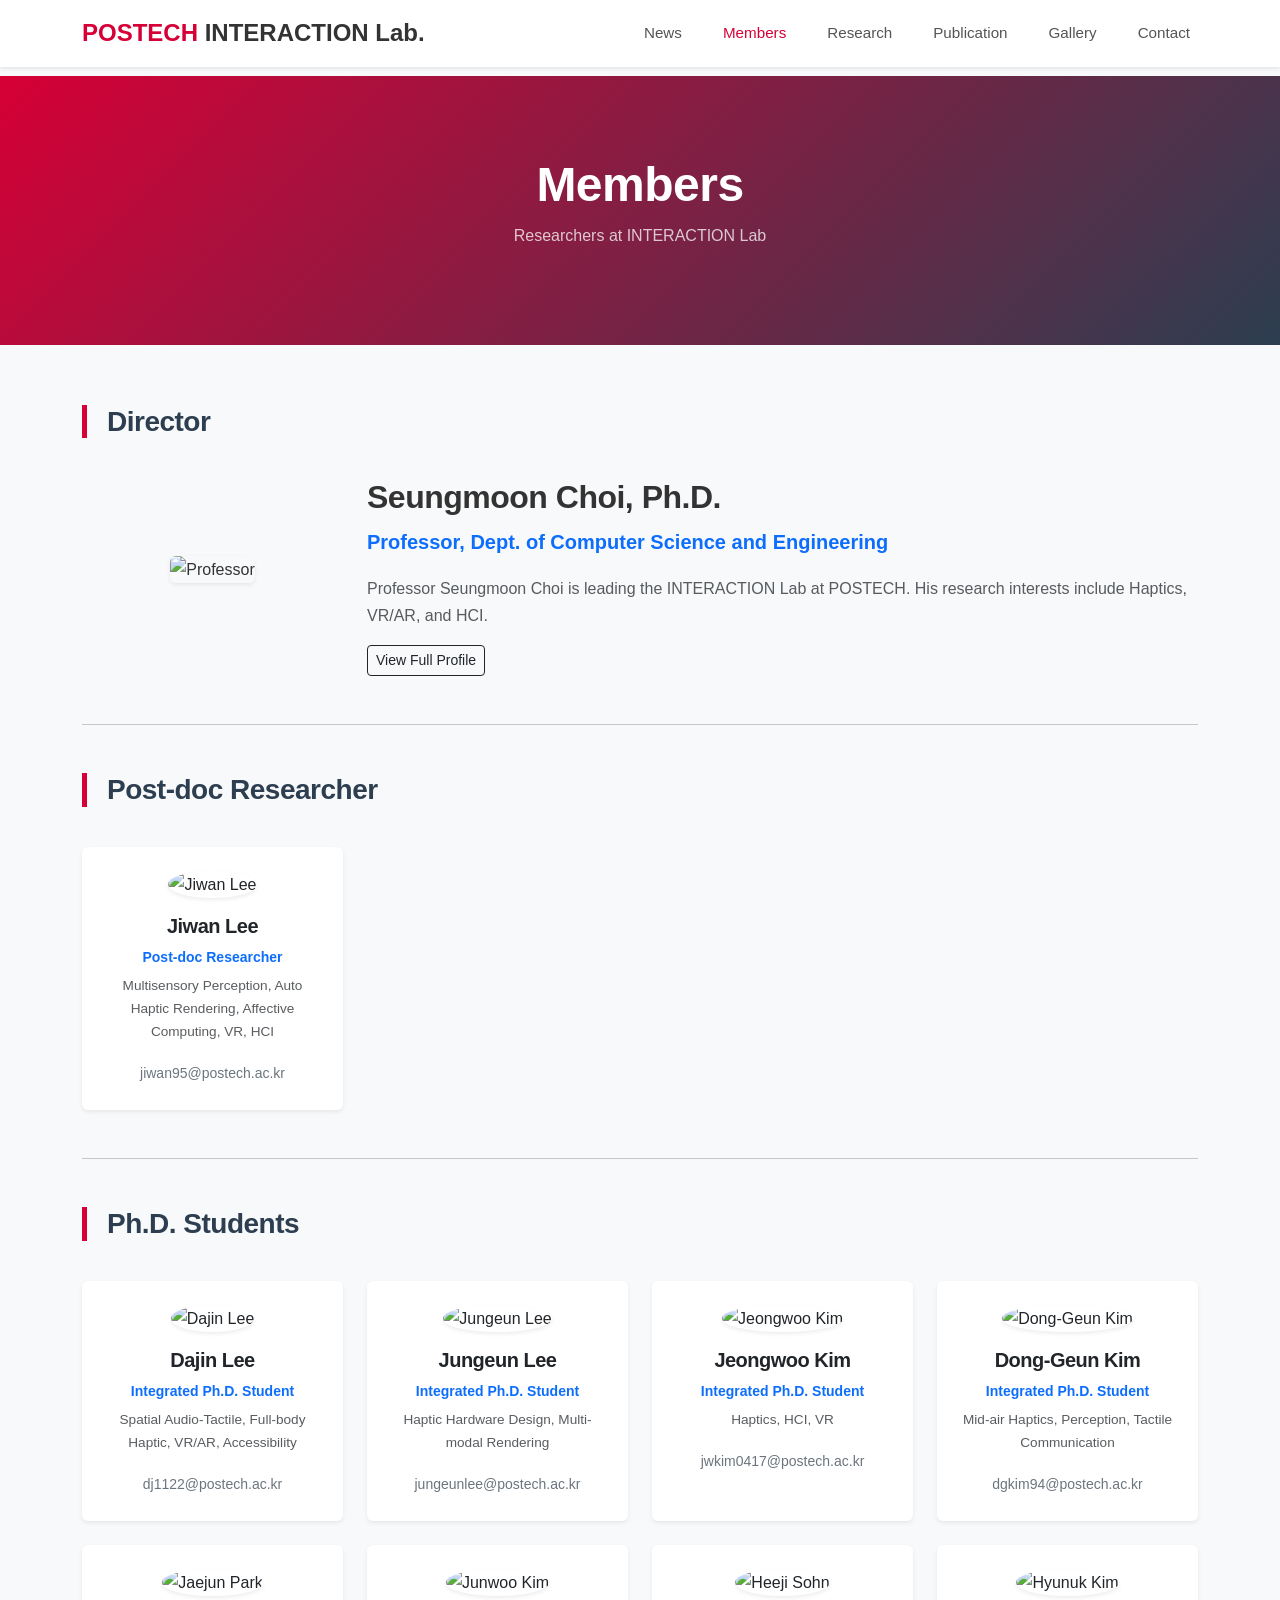
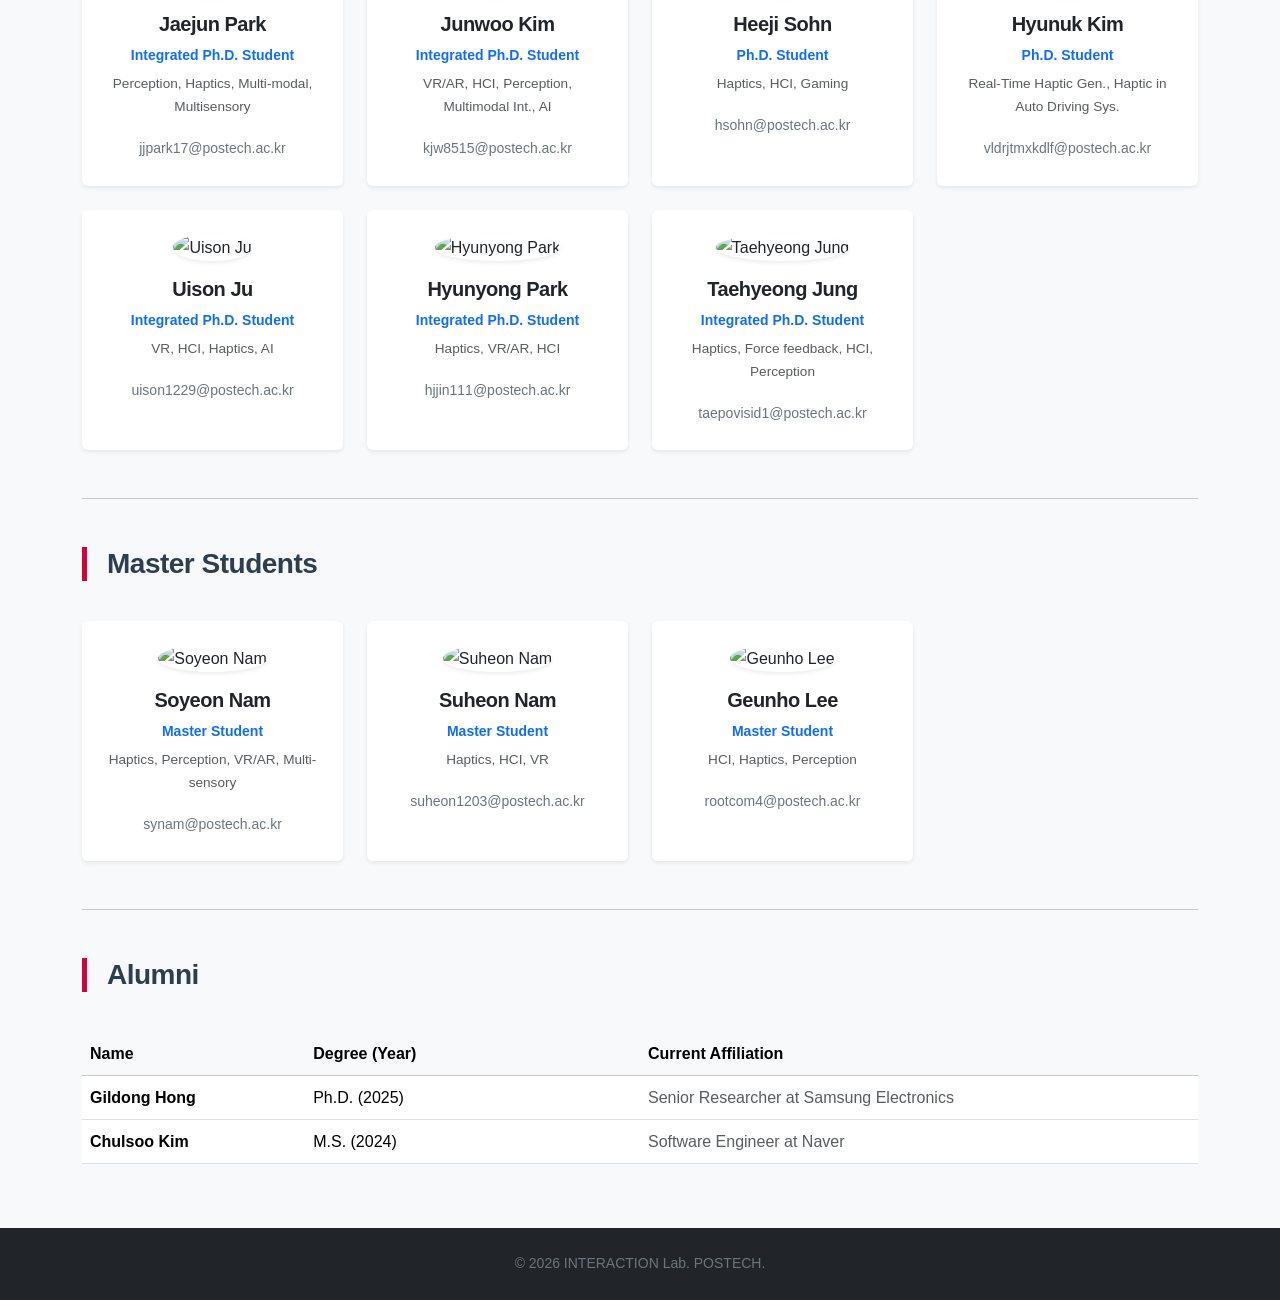
==== commit 3d4d7884: "Update members.html" ====
--- a/members.html
+++ b/members.html
@@ -79,7 +79,7 @@
                     <img src="https://placehold.co/150x150?text=DL" class="rounded-circle mx-auto d-block mb-3 shadow-sm" alt="Dajin Lee">
                     <div class="card-body p-0">
                         <h5 class="card-title fw-bold">Dajin Lee</h5>
-                        <p class="card-text text-primary small fw-bold mb-1">Ph.D. Student</p>
+                        <p class="card-text text-primary small fw-bold mb-1">Integrated Ph.D. Student</p>
                         <p class="card-text text-muted small" style="font-size: 0.85rem;">Spatial Audio-Tactile, Full-body Haptic, VR/AR, Accessibility</p>
                         <a href="mailto:dj1122@postech.ac.kr" class="small text-secondary text-decoration-none">dj1122@postech.ac.kr</a>
                     </div>
@@ -91,7 +91,7 @@
                     <img src="https://placehold.co/150x150?text=JL" class="rounded-circle mx-auto d-block mb-3 shadow-sm" alt="Jungeun Lee">
                     <div class="card-body p-0">
                         <h5 class="card-title fw-bold">Jungeun Lee</h5>
-                        <p class="card-text text-primary small fw-bold mb-1">Ph.D. Student</p>
+                        <p class="card-text text-primary small fw-bold mb-1">Integrated Ph.D. Student</p>
                         <p class="card-text text-muted small" style="font-size: 0.85rem;">Haptic Hardware Design, Multi-modal Rendering</p>
                         <a href="mailto:jungeunlee@postech.ac.kr" class="small text-secondary text-decoration-none">jungeunlee@postech.ac.kr</a>
                     </div>
@@ -103,7 +103,7 @@
                     <img src="https://placehold.co/150x150?text=JK" class="rounded-circle mx-auto d-block mb-3 shadow-sm" alt="Jeongwoo Kim">
                     <div class="card-body p-0">
                         <h5 class="card-title fw-bold">Jeongwoo Kim</h5>
-                        <p class="card-text text-primary small fw-bold mb-1">Ph.D. Student</p>
+                        <p class="card-text text-primary small fw-bold mb-1">Integrated Ph.D. Student</p>
                         <p class="card-text text-muted small" style="font-size: 0.85rem;">Haptics, HCI, VR</p>
                         <a href="mailto:jwkim0417@postech.ac.kr" class="small text-secondary text-decoration-none">jwkim0417@postech.ac.kr</a>
                     </div>
@@ -115,7 +115,7 @@
                     <img src="https://placehold.co/150x150?text=DK" class="rounded-circle mx-auto d-block mb-3 shadow-sm" alt="Dong-Geun Kim">
                     <div class="card-body p-0">
                         <h5 class="card-title fw-bold">Dong-Geun Kim</h5>
-                        <p class="card-text text-primary small fw-bold mb-1">Ph.D. Student</p>
+                        <p class="card-text text-primary small fw-bold mb-1">Integrated Ph.D. Student</p>
                         <p class="card-text text-muted small" style="font-size: 0.85rem;">Mid-air Haptics, Perception, Tactile Communication</p>
                         <a href="mailto:dgkim94@postech.ac.kr" class="small text-secondary text-decoration-none">dgkim94@postech.ac.kr</a>
                     </div>
@@ -127,7 +127,7 @@
                     <img src="https://placehold.co/150x150?text=JP" class="rounded-circle mx-auto d-block mb-3 shadow-sm" alt="Jaejun Park">
                     <div class="card-body p-0">
                         <h5 class="card-title fw-bold">Jaejun Park</h5>
-                        <p class="card-text text-primary small fw-bold mb-1">Ph.D. Student</p>
+                        <p class="card-text text-primary small fw-bold mb-1">Integrated Ph.D. Student</p>
                         <p class="card-text text-muted small" style="font-size: 0.85rem;">Perception, Haptics, Multi-modal, Multisensory</p>
                         <a href="mailto:jjpark17@postech.ac.kr" class="small text-secondary text-decoration-none">jjpark17@postech.ac.kr</a>
                     </div>
@@ -139,7 +139,7 @@
                     <img src="https://placehold.co/150x150?text=JK" class="rounded-circle mx-auto d-block mb-3 shadow-sm" alt="Junwoo Kim">
                     <div class="card-body p-0">
                         <h5 class="card-title fw-bold">Junwoo Kim</h5>
-                        <p class="card-text text-primary small fw-bold mb-1">Ph.D. Student</p>
+                        <p class="card-text text-primary small fw-bold mb-1">Integrated Ph.D. Student</p>
                         <p class="card-text text-muted small" style="font-size: 0.85rem;">VR/AR, HCI, Perception, Multimodal Int., AI</p>
                         <a href="mailto:kjw8515@postech.ac.kr" class="small text-secondary text-decoration-none">kjw8515@postech.ac.kr</a>
                     </div>
@@ -175,7 +175,7 @@
                     <img src="https://placehold.co/150x150?text=UJ" class="rounded-circle mx-auto d-block mb-3 shadow-sm" alt="Uison Ju">
                     <div class="card-body p-0">
                         <h5 class="card-title fw-bold">Uison Ju</h5>
-                        <p class="card-text text-primary small fw-bold mb-1">Ph.D. Student</p>
+                        <p class="card-text text-primary small fw-bold mb-1">Integrated Ph.D. Student</p>
                         <p class="card-text text-muted small" style="font-size: 0.85rem;">VR, HCI, Haptics, AI</p>
                         <a href="mailto:uison1229@postech.ac.kr" class="small text-secondary text-decoration-none">uison1229@postech.ac.kr</a>
                     </div>
@@ -187,7 +187,7 @@
                     <img src="https://placehold.co/150x150?text=HP" class="rounded-circle mx-auto d-block mb-3 shadow-sm" alt="Hyunyong Park">
                     <div class="card-body p-0">
                         <h5 class="card-title fw-bold">Hyunyong Park</h5>
-                        <p class="card-text text-primary small fw-bold mb-1">Ph.D. Student</p>
+                        <p class="card-text text-primary small fw-bold mb-1">Integrated Ph.D. Student</p>
                         <p class="card-text text-muted small" style="font-size: 0.85rem;">Haptics, VR/AR, HCI</p>
                         <a href="mailto:hjjin111@postech.ac.kr" class="small text-secondary text-decoration-none">hjjin111@postech.ac.kr</a>
                     </div>
@@ -199,7 +199,7 @@
                     <img src="https://placehold.co/150x150?text=TJ" class="rounded-circle mx-auto d-block mb-3 shadow-sm" alt="Taehyeong Jung">
                     <div class="card-body p-0">
                         <h5 class="card-title fw-bold">Taehyeong Jung</h5>
-                        <p class="card-text text-primary small fw-bold mb-1">Ph.D. Student</p>
+                        <p class="card-text text-primary small fw-bold mb-1">Integrated Ph.D. Student</p>
                         <p class="card-text text-muted small" style="font-size: 0.85rem;">Haptics, Force feedback, HCI, Perception</p>
                         <a href="mailto:taepovisid1@postech.ac.kr" class="small text-secondary text-decoration-none">taepovisid1@postech.ac.kr</a>
                     </div>
